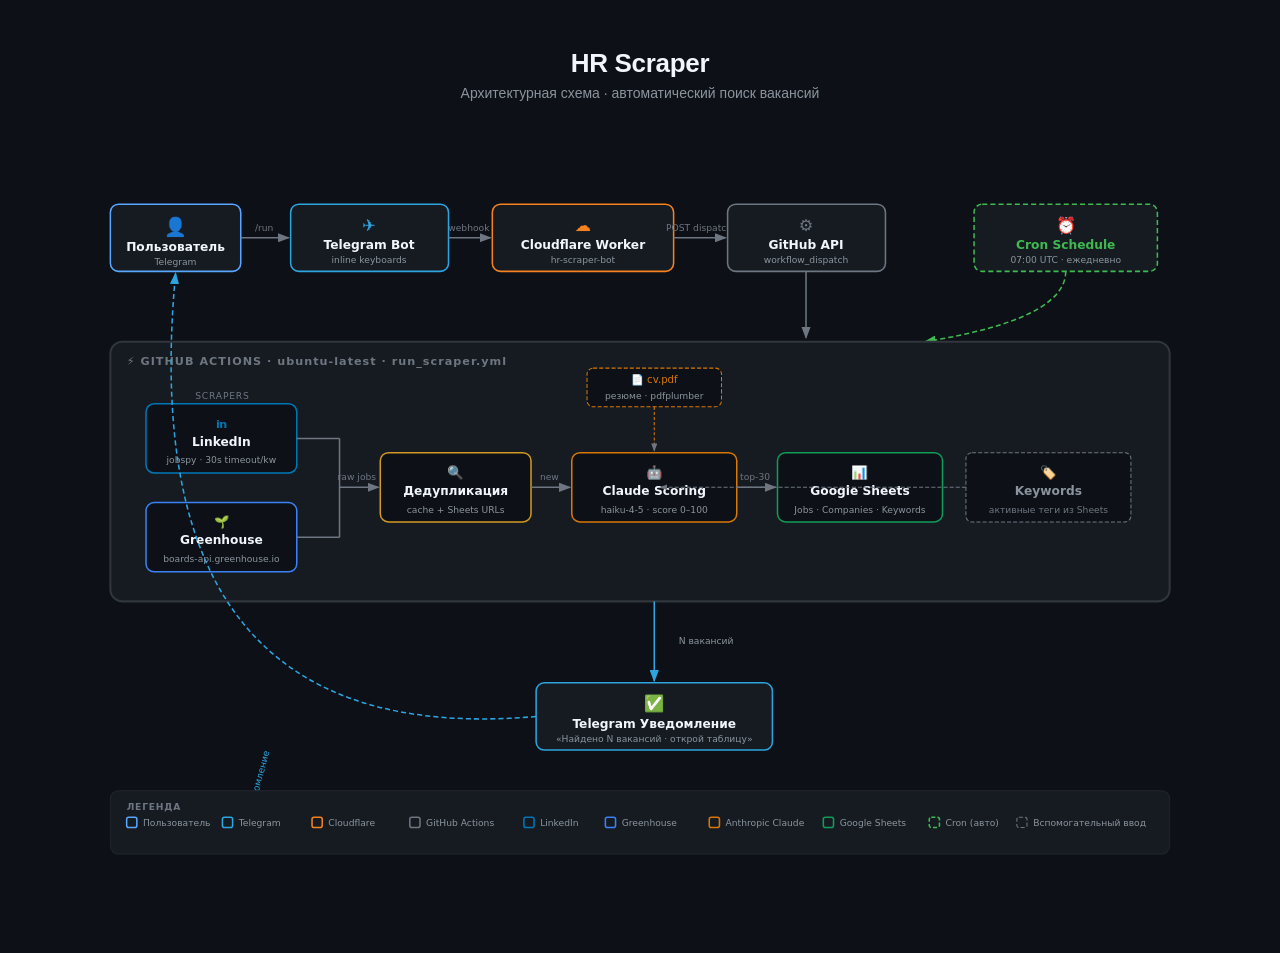
==== Practice 4 (HR scraper)/architecture.html @ 7e11337f "Add architecture diagram, technical docs, and GITHUB_REPO to wrangler.toml - architecture.html: SVG " ====
<!DOCTYPE html>
<html lang="ru">
<head>
<meta charset="UTF-8">
<meta name="viewport" content="width=device-width, initial-scale=1.0">
<title>HR Scraper — Architecture</title>
<style>
* { margin: 0; padding: 0; box-sizing: border-box; }
body {
  background: #0d1117;
  font-family: -apple-system, BlinkMacSystemFont, 'Segoe UI', Arial, sans-serif;
  display: flex;
  flex-direction: column;
  align-items: center;
  padding: 48px 24px 64px;
  min-height: 100vh;
}
h1 {
  font-size: 26px;
  font-weight: 700;
  color: #f0f6fc;
  margin-bottom: 6px;
  letter-spacing: -0.3px;
}
.subtitle {
  color: #8b949e;
  font-size: 14px;
  margin-bottom: 40px;
}
.wrap {
  width: 100%;
  max-width: 1100px;
  overflow-x: auto;
}
</style>
</head>
<body>

<h1>HR Scraper</h1>
<p class="subtitle">Архитектурная схема · автоматический поиск вакансий</p>

<div class="wrap">
<svg viewBox="0 0 1080 730" xmlns="http://www.w3.org/2000/svg" style="width:100%;height:auto;">
<defs>
  <style>
    text { font-family: 'Segoe UI', system-ui, -apple-system, Arial, sans-serif; }
  </style>
  <marker id="arr" markerWidth="8" markerHeight="6" refX="7" refY="3" orient="auto">
    <polygon points="0 0, 8 3, 0 6" fill="#6e7681"/>
  </marker>
  <marker id="arr-teal" markerWidth="8" markerHeight="6" refX="7" refY="3" orient="auto">
    <polygon points="0 0, 8 3, 0 6" fill="#2CA5E0"/>
  </marker>
  <marker id="arr-green" markerWidth="8" markerHeight="6" refX="7" refY="3" orient="auto">
    <polygon points="0 0, 8 3, 0 6" fill="#3fb950"/>
  </marker>
</defs>

<!-- Background -->
<rect width="1080" height="730" fill="#0d1117"/>

<!-- ══════════════════════════════════════════
     TOP ROW — Trigger chain
══════════════════════════════════════════ -->

<!-- 1. User -->
<rect x="20"  y="62" width="128" height="66" rx="8" fill="#161b22" stroke="#58a6ff" stroke-width="1.5"/>
<text x="84" y="90"  text-anchor="middle" font-size="18" fill="#58a6ff">👤</text>
<text x="84" y="108" text-anchor="middle" font-size="12" font-weight="600" fill="#f0f6fc">Пользователь</text>
<text x="84" y="122" text-anchor="middle" font-size="9"  fill="#8b949e">Telegram</text>

<!-- Arrow 1→2 -->
<line x1="148" y1="95" x2="195" y2="95" stroke="#6e7681" stroke-width="1.5" marker-end="url(#arr)"/>
<text x="171" y="88" text-anchor="middle" font-size="9" fill="#6e7681">/run</text>

<!-- 2. Telegram Bot -->
<rect x="197" y="62" width="155" height="66" rx="8" fill="#161b22" stroke="#2CA5E0" stroke-width="1.5"/>
<text x="274" y="88"  text-anchor="middle" font-size="16" fill="#2CA5E0">✈️</text>
<text x="274" y="106" text-anchor="middle" font-size="12" font-weight="600" fill="#f0f6fc">Telegram Bot</text>
<text x="274" y="120" text-anchor="middle" font-size="9"  fill="#8b949e">inline keyboards</text>

<!-- Arrow 2→3 -->
<line x1="352" y1="95" x2="393" y2="95" stroke="#6e7681" stroke-width="1.5" marker-end="url(#arr)"/>
<text x="372" y="88" text-anchor="middle" font-size="9" fill="#6e7681">webhook</text>

<!-- 3. Cloudflare Worker -->
<rect x="395" y="62" width="178" height="66" rx="8" fill="#161b22" stroke="#F6821F" stroke-width="1.5"/>
<text x="484" y="88"  text-anchor="middle" font-size="16" fill="#F6821F">☁️</text>
<text x="484" y="106" text-anchor="middle" font-size="12" font-weight="600" fill="#f0f6fc">Cloudflare Worker</text>
<text x="484" y="120" text-anchor="middle" font-size="9"  fill="#8b949e">hr-scraper-bot</text>

<!-- Arrow 3→4 -->
<line x1="573" y1="95" x2="624" y2="95" stroke="#6e7681" stroke-width="1.5" marker-end="url(#arr)"/>
<text x="598" y="88" text-anchor="middle" font-size="9" fill="#6e7681">POST dispatch</text>

<!-- 4. GitHub API -->
<rect x="626" y="62" width="155" height="66" rx="8" fill="#161b22" stroke="#6e7681" stroke-width="1.5"/>
<text x="703" y="88"  text-anchor="middle" font-size="16" fill="#6e7681">⚙️</text>
<text x="703" y="106" text-anchor="middle" font-size="12" font-weight="600" fill="#f0f6fc">GitHub API</text>
<text x="703" y="120" text-anchor="middle" font-size="9"  fill="#8b949e">workflow_dispatch</text>

<!-- 5. Cron (dashed) -->
<rect x="868" y="62" width="180" height="66" rx="8" fill="#161b22" stroke="#3fb950" stroke-width="1.5" stroke-dasharray="5,3"/>
<text x="958" y="88"  text-anchor="middle" font-size="16" fill="#3fb950">⏰</text>
<text x="958" y="106" text-anchor="middle" font-size="12" font-weight="600" fill="#3fb950">Cron Schedule</text>
<text x="958" y="120" text-anchor="middle" font-size="9"  fill="#8b949e">07:00 UTC · ежедневно</text>

<!-- Arrow 4→GA (vertical) -->
<line x1="703" y1="128" x2="703" y2="193" stroke="#6e7681" stroke-width="1.5" marker-end="url(#arr)"/>

<!-- Arrow Cron→GA (curved, green dashed) -->
<path d="M 958 128 Q 958 175 820 197" stroke="#3fb950" stroke-width="1.5" stroke-dasharray="5,3" fill="none" marker-end="url(#arr-green)"/>

<!-- ══════════════════════════════════════════
     GITHUB ACTIONS BIG BOX
══════════════════════════════════════════ -->
<rect x="20" y="197" width="1040" height="255" rx="12" fill="#161b22" stroke="#30363d" stroke-width="2"/>
<text x="36" y="220" font-size="11" font-weight="700" fill="#6e7681" letter-spacing="1">⚡  GITHUB ACTIONS  ·  ubuntu-latest  ·  run_scraper.yml</text>

<!-- Scrapers sub-label -->
<text x="130" y="253" text-anchor="middle" font-size="9" fill="#6e7681" letter-spacing="0.8">SCRAPERS</text>

<!-- LinkedIn -->
<rect x="55" y="258" width="148" height="68" rx="8" fill="#0d1117" stroke="#0077B5" stroke-width="1.5"/>
<text x="129" y="282" text-anchor="middle" font-size="11" font-weight="700" fill="#0077B5" letter-spacing="-0.5">in</text>
<text x="129" y="299" text-anchor="middle" font-size="12" font-weight="600" fill="#f0f6fc">LinkedIn</text>
<text x="129" y="316" text-anchor="middle" font-size="9"  fill="#8b949e">jobspy · 30s timeout/kw</text>

<!-- Greenhouse -->
<rect x="55" y="355" width="148" height="68" rx="8" fill="#0d1117" stroke="#3B82F6" stroke-width="1.5"/>
<text x="129" y="378" text-anchor="middle" font-size="12" fill="#3B82F6">🌱</text>
<text x="129" y="396" text-anchor="middle" font-size="12" font-weight="600" fill="#f0f6fc">Greenhouse</text>
<text x="129" y="413" text-anchor="middle" font-size="9"  fill="#8b949e">boards-api.greenhouse.io</text>

<!-- Y-connector: linkedin.right + greenhouse.right → dedup.left -->
<!-- linkedin right edge (203, 292), greenhouse right edge (203, 389) -->
<line x1="203" y1="292" x2="245" y2="292" stroke="#6e7681" stroke-width="1.5"/>
<line x1="203" y1="389" x2="245" y2="389" stroke="#6e7681" stroke-width="1.5"/>
<line x1="245" y1="292" x2="245" y2="389" stroke="#6e7681" stroke-width="1.5"/>
<line x1="245" y1="340" x2="283" y2="340" stroke="#6e7681" stroke-width="1.5" marker-end="url(#arr)"/>
<text x="262" y="333" text-anchor="middle" font-size="9" fill="#6e7681">raw jobs</text>

<!-- Dedup -->
<rect x="285" y="306" width="148" height="68" rx="8" fill="#0d1117" stroke="#d29922" stroke-width="1.5"/>
<text x="359" y="330" text-anchor="middle" font-size="13" fill="#d29922">🔍</text>
<text x="359" y="348" text-anchor="middle" font-size="12" font-weight="600" fill="#f0f6fc">Дедупликация</text>
<text x="359" y="365" text-anchor="middle" font-size="9"  fill="#8b949e">cache + Sheets URLs</text>

<!-- Arrow dedup→claude -->
<line x1="433" y1="340" x2="471" y2="340" stroke="#6e7681" stroke-width="1.5" marker-end="url(#arr)"/>
<text x="451" y="333" text-anchor="middle" font-size="9" fill="#6e7681">new</text>

<!-- Claude Scoring -->
<rect x="473" y="306" width="162" height="68" rx="8" fill="#0d1117" stroke="#D97706" stroke-width="1.5"/>
<text x="554" y="330" text-anchor="middle" font-size="13" fill="#D97706">🤖</text>
<text x="554" y="348" text-anchor="middle" font-size="12" font-weight="600" fill="#f0f6fc">Claude Scoring</text>
<text x="554" y="365" text-anchor="middle" font-size="9"  fill="#8b949e">haiku-4-5 · score 0–100</text>

<!-- cv.pdf label above Claude (dashed input) -->
<rect x="488" y="223" width="132" height="38" rx="6" fill="#0d1117" stroke="#D97706" stroke-width="1" stroke-dasharray="4,2"/>
<text x="554" y="238" text-anchor="middle" font-size="10" fill="#D97706">📄 cv.pdf</text>
<text x="554" y="253" text-anchor="middle" font-size="9"  fill="#8b949e">резюме · pdfplumber</text>
<line x1="554" y1="261" x2="554" y2="304" stroke="#D97706" stroke-width="1" stroke-dasharray="3,2" marker-end="url(#arr)"/>

<!-- Arrow claude→sheets -->
<line x1="635" y1="340" x2="673" y2="340" stroke="#6e7681" stroke-width="1.5" marker-end="url(#arr)"/>
<text x="653" y="333" text-anchor="middle" font-size="9" fill="#6e7681">top-30</text>

<!-- Google Sheets -->
<rect x="675" y="306" width="162" height="68" rx="8" fill="#0d1117" stroke="#0F9D58" stroke-width="1.5"/>
<text x="756" y="330" text-anchor="middle" font-size="13" fill="#0F9D58">📊</text>
<text x="756" y="348" text-anchor="middle" font-size="12" font-weight="600" fill="#f0f6fc">Google Sheets</text>
<text x="756" y="365" text-anchor="middle" font-size="9"  fill="#8b949e">Jobs · Companies · Keywords</text>

<!-- Keywords input to scrapers (dashed) -->
<rect x="860" y="306" width="162" height="68" rx="6" fill="#0d1117" stroke="#6e7681" stroke-width="1" stroke-dasharray="4,2"/>
<text x="941" y="330" text-anchor="middle" font-size="13" fill="#6e7681">🏷️</text>
<text x="941" y="348" text-anchor="middle" font-size="12" font-weight="600" fill="#8b949e">Keywords</text>
<text x="941" y="365" text-anchor="middle" font-size="9"  fill="#6e7681">активные теги из Sheets</text>
<!-- Arrow keywords→scrapers (up-and-left to scrapers area) -->
<line x1="860" y1="340" x2="560" y2="340" stroke="#6e7681" stroke-width="1" stroke-dasharray="4,2" marker-end="url(#arr)"/>

<!-- ══════════════════════════════════════════
     BELOW GA — Output
══════════════════════════════════════════ -->

<!-- Arrow from GA box → Telegram Notify -->
<line x1="554" y1="452" x2="554" y2="530" stroke="#2CA5E0" stroke-width="1.5" marker-end="url(#arr-teal)"/>
<text x="578" y="494" text-anchor="start" font-size="9" fill="#8b949e">N вакансий</text>

<!-- Telegram Notification -->
<rect x="438" y="532" width="232" height="66" rx="8" fill="#161b22" stroke="#2CA5E0" stroke-width="1.5"/>
<text x="554" y="558" text-anchor="middle" font-size="16" fill="#2CA5E0">✅</text>
<text x="554" y="576" text-anchor="middle" font-size="12" font-weight="600" fill="#f0f6fc">Telegram Уведомление</text>
<text x="554" y="590" text-anchor="middle" font-size="9"  fill="#8b949e">«Найдено N вакансий · открой таблицу»</text>

<!-- Curved feedback arrow: Telegram Notify → User -->
<path d="M 438 565 Q 40 600 84 130" stroke="#2CA5E0" stroke-width="1.5" stroke-dasharray="5,3" fill="none" marker-end="url(#arr-teal)"/>
<text x="168" y="630" text-anchor="middle" font-size="9" fill="#2CA5E0" transform="rotate(-75 168 630)">уведомление</text>

<!-- ══════════════════════════════════════════
     LEGEND
══════════════════════════════════════════ -->
<rect x="20" y="638" width="1040" height="62" rx="8" fill="#161b22" stroke="#21262d" stroke-width="1"/>
<text x="36" y="657" font-size="9" font-weight="700" fill="#6e7681" letter-spacing="0.8">ЛЕГЕНДА</text>

<!-- items -->
<rect x="36"  y="664" width="10" height="10" rx="2" fill="none" stroke="#58a6ff" stroke-width="1.5"/>
<text x="52"  y="673" font-size="9" fill="#8b949e">Пользователь</text>

<rect x="130" y="664" width="10" height="10" rx="2" fill="none" stroke="#2CA5E0" stroke-width="1.5"/>
<text x="146" y="673" font-size="9" fill="#8b949e">Telegram</text>

<rect x="218" y="664" width="10" height="10" rx="2" fill="none" stroke="#F6821F" stroke-width="1.5"/>
<text x="234" y="673" font-size="9" fill="#8b949e">Cloudflare</text>

<rect x="314" y="664" width="10" height="10" rx="2" fill="none" stroke="#6e7681" stroke-width="1.5"/>
<text x="330" y="673" font-size="9" fill="#8b949e">GitHub Actions</text>

<rect x="426" y="664" width="10" height="10" rx="2" fill="none" stroke="#0077B5" stroke-width="1.5"/>
<text x="442" y="673" font-size="9" fill="#8b949e">LinkedIn</text>

<rect x="506" y="664" width="10" height="10" rx="2" fill="none" stroke="#3B82F6" stroke-width="1.5"/>
<text x="522" y="673" font-size="9" fill="#8b949e">Greenhouse</text>

<rect x="608" y="664" width="10" height="10" rx="2" fill="none" stroke="#D97706" stroke-width="1.5"/>
<text x="624" y="673" font-size="9" fill="#8b949e">Anthropic Claude</text>

<rect x="720" y="664" width="10" height="10" rx="2" fill="none" stroke="#0F9D58" stroke-width="1.5"/>
<text x="736" y="673" font-size="9" fill="#8b949e">Google Sheets</text>

<rect x="824" y="664" width="10" height="10" rx="2" fill="none" stroke="#3fb950" stroke-width="1.5" stroke-dasharray="4,2"/>
<text x="840" y="673" font-size="9" fill="#8b949e">Cron (авто)</text>

<rect x="910" y="664" width="10" height="10" rx="2" fill="none" stroke="#6e7681" stroke-width="1" stroke-dasharray="4,2"/>
<text x="926" y="673" font-size="9" fill="#8b949e">Вспомогательный ввод</text>

</svg>
</div>

</body>
</html>
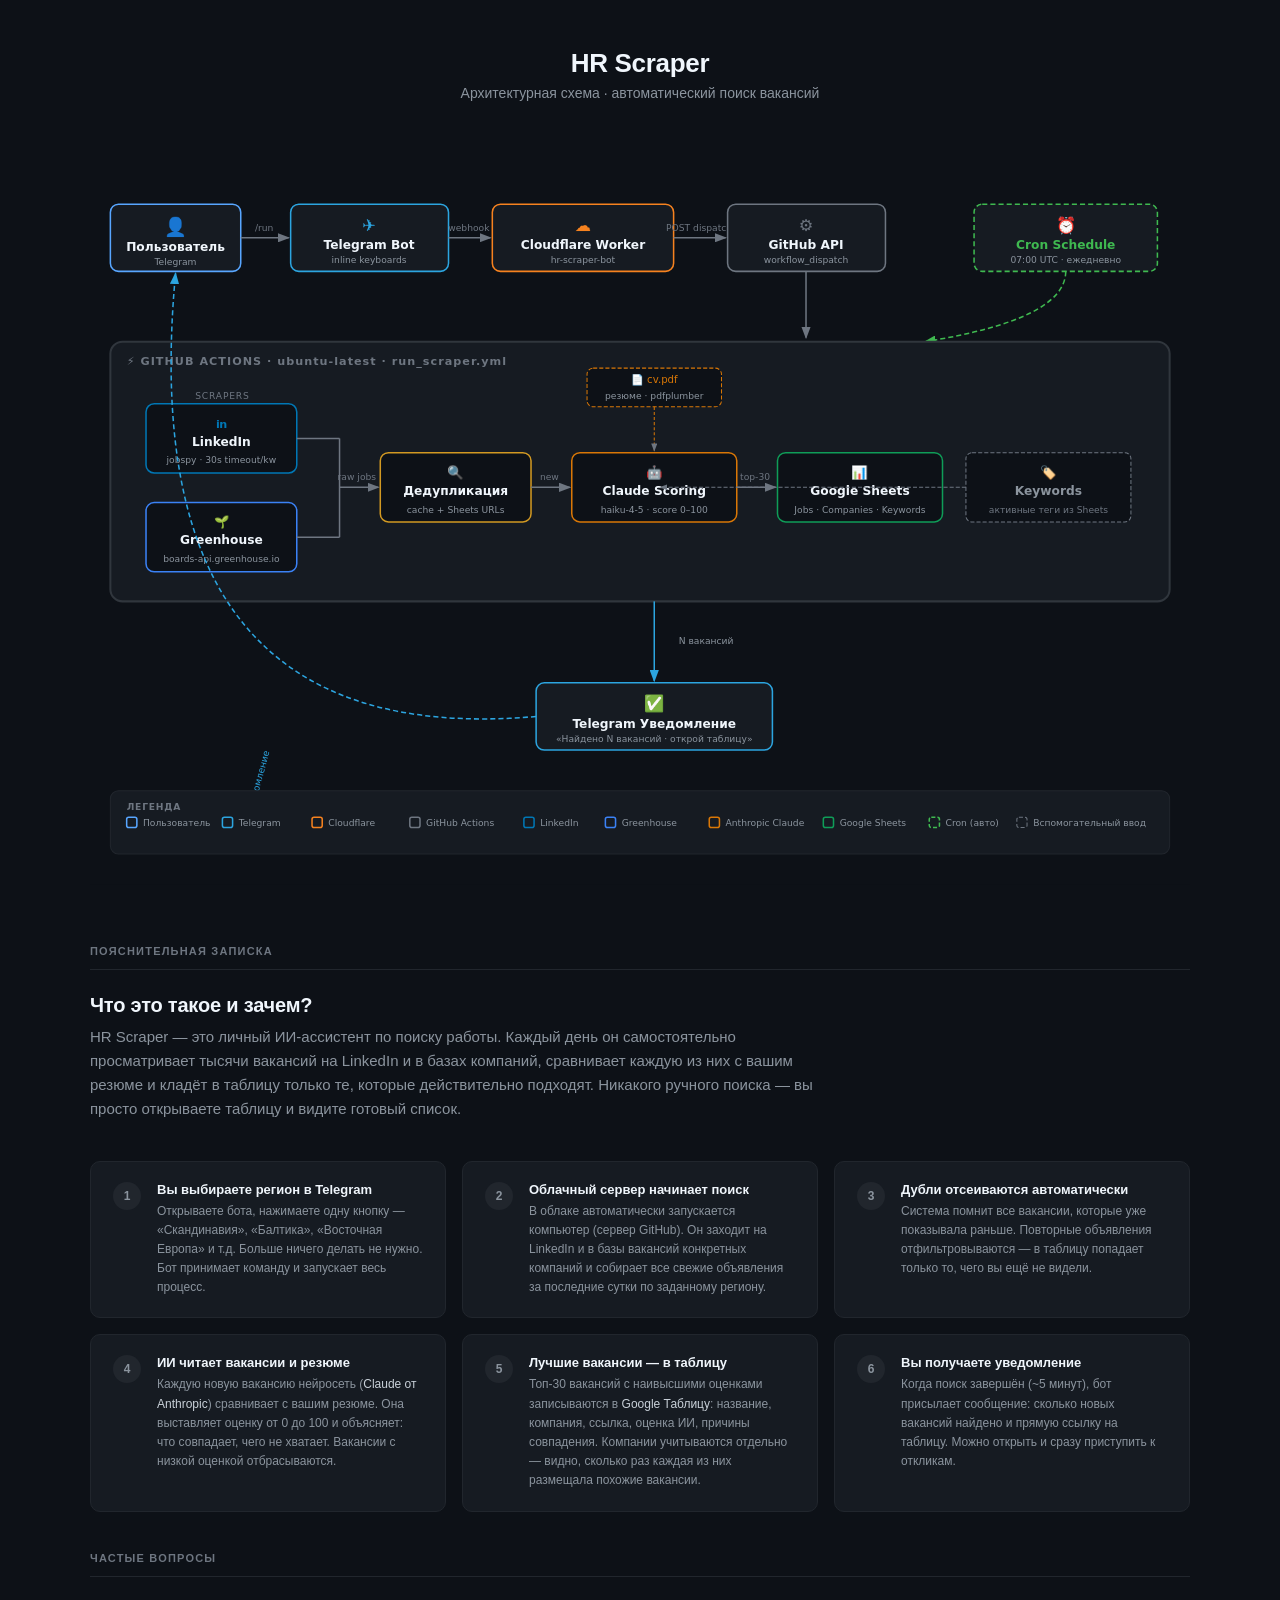
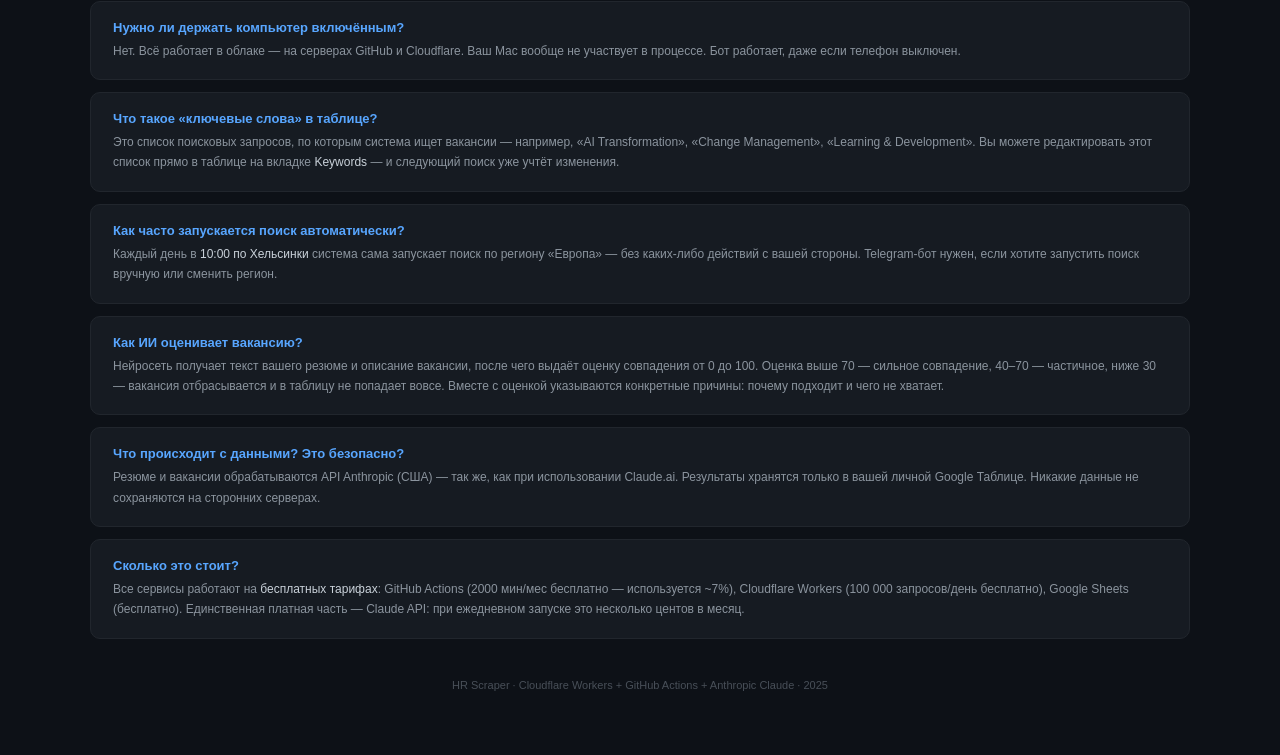
==== commit b3f6e28f: "Add non-technical explainer section to architecture.html Co-Authored-By: Claude Sonnet 4.6 <noreply@" ====
--- a/Practice 4 (HR scraper)/architecture.html
+++ b/Practice 4 (HR scraper)/architecture.html
@@ -32,6 +32,113 @@
   max-width: 1100px;
   overflow-x: auto;
 }
+
+/* ── Пояснительная записка ── */
+.explainer {
+  width: 100%;
+  max-width: 1100px;
+  margin-top: 56px;
+}
+.explainer-header {
+  font-size: 11px;
+  font-weight: 700;
+  letter-spacing: 1.2px;
+  color: #6e7681;
+  text-transform: uppercase;
+  margin-bottom: 24px;
+  padding-bottom: 12px;
+  border-bottom: 1px solid #21262d;
+}
+.explainer h2 {
+  font-size: 20px;
+  font-weight: 700;
+  color: #f0f6fc;
+  margin-bottom: 8px;
+  letter-spacing: -0.2px;
+}
+.explainer .lead {
+  font-size: 15px;
+  color: #8b949e;
+  margin-bottom: 40px;
+  line-height: 1.6;
+  max-width: 740px;
+}
+.steps {
+  display: grid;
+  grid-template-columns: repeat(auto-fill, minmax(320px, 1fr));
+  gap: 16px;
+  margin-bottom: 40px;
+}
+.step {
+  background: #161b22;
+  border: 1px solid #21262d;
+  border-radius: 10px;
+  padding: 20px 22px;
+  display: flex;
+  gap: 16px;
+  align-items: flex-start;
+}
+.step-num {
+  flex-shrink: 0;
+  width: 28px;
+  height: 28px;
+  border-radius: 50%;
+  background: #21262d;
+  color: #8b949e;
+  font-size: 12px;
+  font-weight: 700;
+  display: flex;
+  align-items: center;
+  justify-content: center;
+}
+.step-body h3 {
+  font-size: 13px;
+  font-weight: 600;
+  color: #f0f6fc;
+  margin-bottom: 5px;
+}
+.step-body p {
+  font-size: 12px;
+  color: #8b949e;
+  line-height: 1.6;
+}
+.step-body p strong {
+  color: #c9d1d9;
+  font-weight: 500;
+}
+.qa {
+  display: flex;
+  flex-direction: column;
+  gap: 12px;
+  margin-bottom: 40px;
+}
+.qa-item {
+  background: #161b22;
+  border: 1px solid #21262d;
+  border-radius: 10px;
+  padding: 18px 22px;
+}
+.qa-item .q {
+  font-size: 13px;
+  font-weight: 600;
+  color: #58a6ff;
+  margin-bottom: 6px;
+}
+.qa-item .a {
+  font-size: 12px;
+  color: #8b949e;
+  line-height: 1.7;
+}
+.qa-item .a strong {
+  color: #c9d1d9;
+  font-weight: 500;
+}
+.footer-note {
+  font-size: 11px;
+  color: #484f58;
+  text-align: center;
+  margin-top: 8px;
+}
 </style>
 </head>
 <body>
@@ -238,5 +345,136 @@
 </svg>
 </div>
 
+<!-- ══════════════════════════════════════════
+     ПОЯСНИТЕЛЬНАЯ ЗАПИСКА
+══════════════════════════════════════════ -->
+<div class="explainer">
+
+  <div class="explainer-header">Пояснительная записка</div>
+
+  <h2>Что это такое и зачем?</h2>
+  <p class="lead">
+    HR Scraper — это личный ИИ-ассистент по поиску работы. Каждый день он самостоятельно
+    просматривает тысячи вакансий на LinkedIn и в базах компаний, сравнивает каждую из них
+    с вашим резюме и кладёт в таблицу только те, которые действительно подходят.
+    Никакого ручного поиска — вы просто открываете таблицу и видите готовый список.
+  </p>
+
+  <div class="steps">
+
+    <div class="step">
+      <div class="step-num">1</div>
+      <div class="step-body">
+        <h3>Вы выбираете регион в Telegram</h3>
+        <p>Открываете бота, нажимаете одну кнопку — «Скандинавия», «Балтика», «Восточная Европа» и т.д.
+        Больше ничего делать не нужно. Бот принимает команду и запускает весь процесс.</p>
+      </div>
+    </div>
+
+    <div class="step">
+      <div class="step-num">2</div>
+      <div class="step-body">
+        <h3>Облачный сервер начинает поиск</h3>
+        <p>В облаке автоматически запускается компьютер (сервер GitHub). Он заходит на LinkedIn
+        и в базы вакансий конкретных компаний и собирает все свежие объявления за последние сутки
+        по заданному региону.</p>
+      </div>
+    </div>
+
+    <div class="step">
+      <div class="step-num">3</div>
+      <div class="step-body">
+        <h3>Дубли отсеиваются автоматически</h3>
+        <p>Система помнит все вакансии, которые уже показывала раньше. Повторные объявления
+        отфильтровываются — в таблицу попадает только то, чего вы ещё не видели.</p>
+      </div>
+    </div>
+
+    <div class="step">
+      <div class="step-num">4</div>
+      <div class="step-body">
+        <h3>ИИ читает вакансии и резюме</h3>
+        <p>Каждую новую вакансию нейросеть (<strong>Claude от Anthropic</strong>) сравнивает
+        с вашим резюме. Она выставляет оценку от 0 до 100 и объясняет: что совпадает,
+        чего не хватает. Вакансии с низкой оценкой отбрасываются.</p>
+      </div>
+    </div>
+
+    <div class="step">
+      <div class="step-num">5</div>
+      <div class="step-body">
+        <h3>Лучшие вакансии — в таблицу</h3>
+        <p>Топ-30 вакансий с наивысшими оценками записываются в <strong>Google Таблицу</strong>:
+        название, компания, ссылка, оценка ИИ, причины совпадения. Компании учитываются отдельно
+        — видно, сколько раз каждая из них размещала похожие вакансии.</p>
+      </div>
+    </div>
+
+    <div class="step">
+      <div class="step-num">6</div>
+      <div class="step-body">
+        <h3>Вы получаете уведомление</h3>
+        <p>Когда поиск завершён (~5 минут), бот присылает сообщение: сколько новых вакансий найдено
+        и прямую ссылку на таблицу. Можно открыть и сразу приступить к откликам.</p>
+      </div>
+    </div>
+
+  </div>
+
+  <!-- Q&A -->
+  <div class="explainer-header" style="margin-top:0">Частые вопросы</div>
+
+  <div class="qa">
+
+    <div class="qa-item">
+      <div class="q">Нужно ли держать компьютер включённым?</div>
+      <div class="a">Нет. Всё работает в облаке — на серверах GitHub и Cloudflare. Ваш Mac вообще не
+      участвует в процессе. Бот работает, даже если телефон выключен.</div>
+    </div>
+
+    <div class="qa-item">
+      <div class="q">Что такое «ключевые слова» в таблице?</div>
+      <div class="a">Это список поисковых запросов, по которым система ищет вакансии — например,
+      «AI Transformation», «Change Management», «Learning & Development». Вы можете редактировать
+      этот список прямо в таблице на вкладке <strong>Keywords</strong> — и следующий поиск
+      уже учтёт изменения.</div>
+    </div>
+
+    <div class="qa-item">
+      <div class="q">Как часто запускается поиск автоматически?</div>
+      <div class="a">Каждый день в <strong>10:00 по Хельсинки</strong> система сама запускает поиск
+      по региону «Европа» — без каких-либо действий с вашей стороны. Telegram-бот нужен,
+      если хотите запустить поиск вручную или сменить регион.</div>
+    </div>
+
+    <div class="qa-item">
+      <div class="q">Как ИИ оценивает вакансию?</div>
+      <div class="a">Нейросеть получает текст вашего резюме и описание вакансии, после чего выдаёт
+      оценку совпадения от 0 до 100. Оценка выше 70 — сильное совпадение, 40–70 — частичное,
+      ниже 30 — вакансия отбрасывается и в таблицу не попадает вовсе. Вместе с оценкой
+      указываются конкретные причины: почему подходит и чего не хватает.</div>
+    </div>
+
+    <div class="qa-item">
+      <div class="q">Что происходит с данными? Это безопасно?</div>
+      <div class="a">Резюме и вакансии обрабатываются API Anthropic (США) — так же, как при использовании
+      Claude.ai. Результаты хранятся только в вашей личной Google Таблице. Никакие данные
+      не сохраняются на сторонних серверах.</div>
+    </div>
+
+    <div class="qa-item">
+      <div class="q">Сколько это стоит?</div>
+      <div class="a">Все сервисы работают на <strong>бесплатных тарифах</strong>: GitHub Actions
+      (2000 мин/мес бесплатно — используется ~7%), Cloudflare Workers (100 000 запросов/день бесплатно),
+      Google Sheets (бесплатно). Единственная платная часть — Claude API: при ежедневном запуске
+      это несколько центов в месяц.</div>
+    </div>
+
+  </div>
+
+  <p class="footer-note">HR Scraper · Cloudflare Workers + GitHub Actions + Anthropic Claude · 2025</p>
+
+</div>
+
 </body>
 </html>
